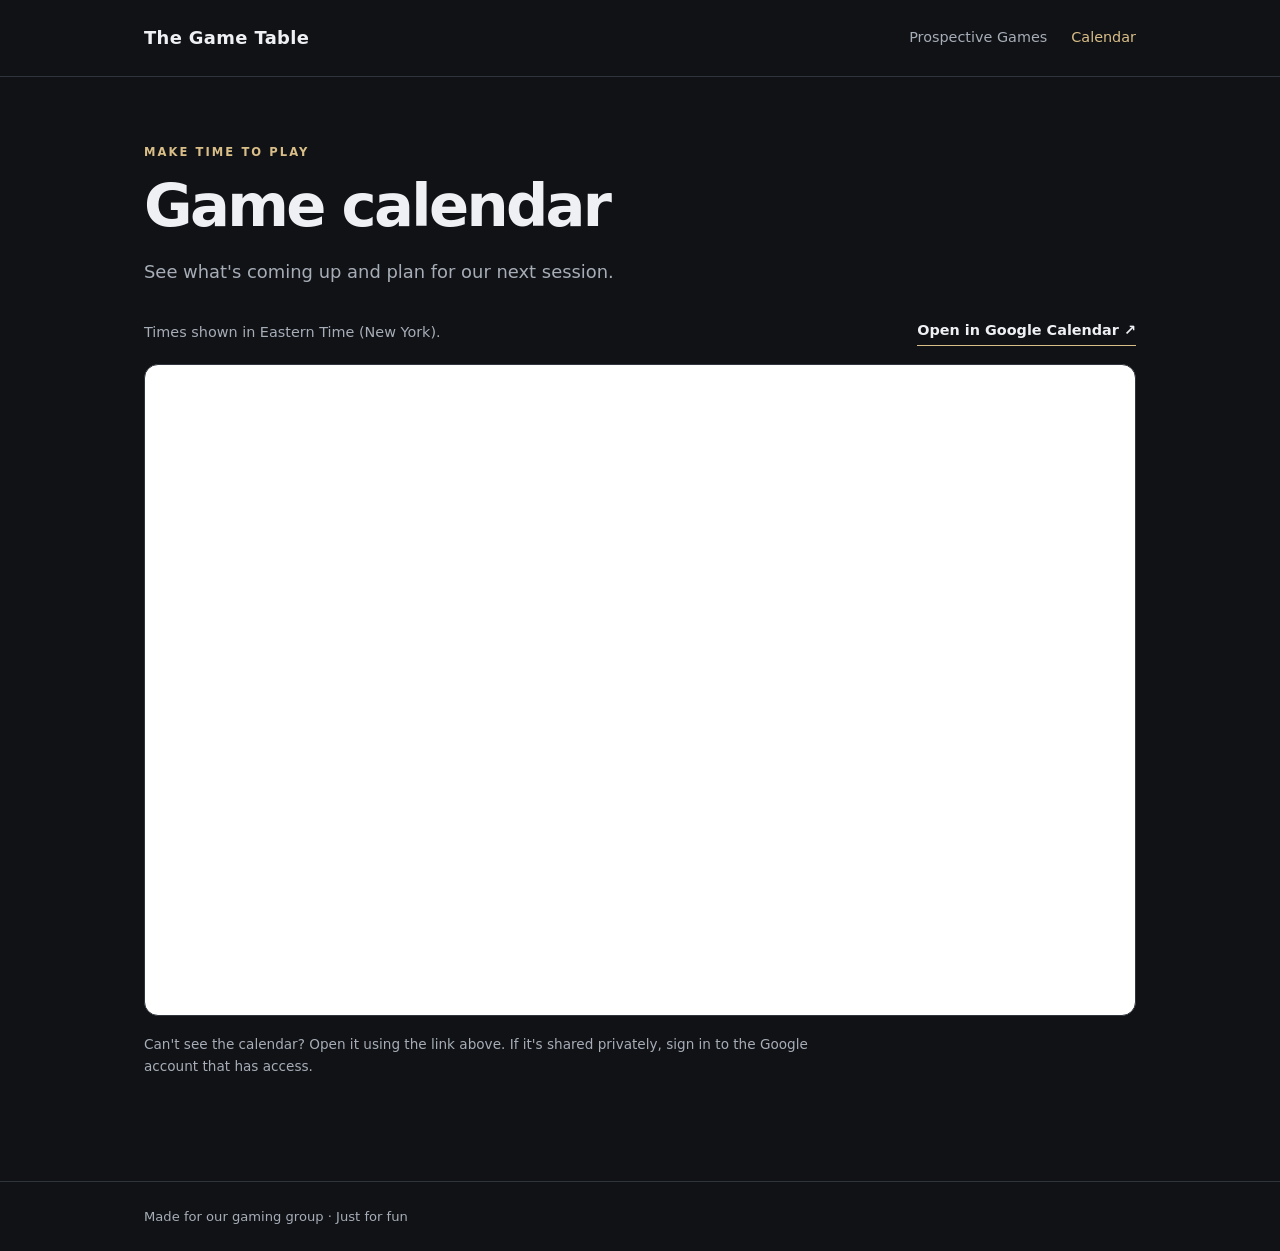
==== calendar.html @ addacab5 "Added calendar feature" ====
<!doctype html>
<html lang="en">
<head>
  <meta charset="utf-8">
  <meta name="viewport" content="width=device-width,initial-scale=1">
  <meta name="robots" content="noindex,nofollow,noarchive">
  <meta name="description" content="Upcoming sessions for our tabletop gaming group.">
  <title>Calendar | The Game Table</title>
  <link rel="stylesheet" href="assets/style.css?v=calendar-1">
</head>
<body>
  <header>
    <div class="wrap nav">
      <a class="brand" href="./">The Game Table</a>
      <nav class="navlinks" aria-label="Main navigation">
        <a class="navlink" href="index.html">Prospective Games</a>
        <a class="navlink" href="calendar.html" aria-current="page">Calendar</a>
      </nav>
    </div>
  </header>
  <main class="wrap">
    <div class="eyebrow">Make time to play</div>
    <h1>Game calendar</h1>
    <p class="lede">See what's coming up and plan for our next session.</p>
    <div class="calendar-toolbar">
      <p>Times shown in Eastern Time (New York).</p>
      <a class="textlink" href="https://calendar.google.com/calendar/embed?src=a6fee1a313eae3b861729d16b2469a20b67ae45fb4b0c5a075cf46196bfc4668%40group.calendar.google.com&amp;ctz=America%2FNew_York" target="_blank" rel="noopener noreferrer">Open in Google Calendar ↗</a>
    </div>
    <section class="calendar-panel" aria-label="Gaming schedule">
      <iframe
        class="calendar-embed"
        title="The Game Table Google Calendar"
        src="https://calendar.google.com/calendar/embed?src=a6fee1a313eae3b861729d16b2469a20b67ae45fb4b0c5a075cf46196bfc4668%40group.calendar.google.com&amp;ctz=America%2FNew_York"
        width="800"
        height="600">
      </iframe>
    </section>
    <p class="calendar-help">Can't see the calendar? Open it using the link above. If it's shared privately, sign in to the Google account that has access.</p>
  </main>
  <footer><div class="wrap">Made for our gaming group · Just for fun</div></footer>
</body>
</html>
---- assets/style.css ----
:root{color-scheme:dark;--bg:#101216;--panel:#191d23;--line:#30343c;--text:#eef0f3;--muted:#a7adb7;--accent:#d9be88}*{box-sizing:border-box}body{margin:0;background:var(--bg);color:var(--text);font:16px/1.6 system-ui,-apple-system,Segoe UI,Roboto,sans-serif}a{color:inherit}header{border-bottom:1px solid var(--line)}.wrap{max-width:1040px;margin:auto;padding:0 24px}.nav{display:flex;justify-content:space-between;align-items:center;min-height:76px}.brand{font-weight:750;font-size:1.12rem;text-decoration:none;letter-spacing:.02em}.navlink{color:var(--muted);text-decoration:none;font-size:.9rem}.navlink:hover,.back:hover{color:var(--accent)}main{padding-top:66px!important;padding-bottom:90px!important}.eyebrow{text-transform:uppercase;letter-spacing:.18em;font-size:.72rem;color:var(--accent);font-weight:700}h1{font-size:clamp(2.3rem,5vw,3.7rem);line-height:1.13;letter-spacing:-.045em;margin:12px 0 18px}h2{font-size:1.35rem;line-height:1.35;letter-spacing:-.02em;margin:.5rem 0}.lede{max-width:660px;color:var(--muted);font-size:1.12rem;margin:0}.cards{margin-top:46px;display:grid;grid-template-columns:repeat(2,minmax(0,1fr));gap:28px}.card{border:1px solid var(--line);border-radius:14px;overflow:hidden;background:var(--panel)}.artlink{display:block;overflow:hidden;aspect-ratio:1;background:#292525;padding:20px}.artlink img{width:100%;height:100%;display:block;object-fit:contain;transition:opacity .2s}.artlink:hover img,.artlink:focus-visible img{opacity:.88}.cardbody{padding:24px}.meta{font-size:.77rem;letter-spacing:.09em;text-transform:uppercase;color:var(--accent);font-weight:700}.card p{color:var(--muted);margin:8px 0 18px}.textlink{font-size:.9rem;font-weight:650;text-decoration:none;border-bottom:1px solid var(--accent);padding-bottom:3px}.detailhero{display:grid;grid-template-columns:1fr 1fr;gap:42px;align-items:center}.cover{margin:0;min-width:0}.cover img{display:block;width:100%;height:auto;max-height:480px;object-fit:contain;border-radius:14px;background:#292525;border:1px solid var(--line)}.cover figcaption{margin-top:12px;color:var(--muted);font-size:.75rem}.cover figcaption a{color:var(--accent)}a:focus-visible{outline:2px solid var(--accent);outline-offset:4px}.artlink:focus-visible{outline-offset:-4px}.back{display:inline-block;text-decoration:none;color:var(--muted);font-size:.9rem;margin-bottom:28px}.detailintro{color:var(--muted);font-size:1.07rem}.details{display:grid;grid-template-columns:1.5fr 1fr;gap:48px;border-top:1px solid var(--line);margin-top:52px;padding-top:30px}.details h2{font-size:1.15rem}.details p,.details li{color:var(--muted)}.details ul{padding-left:20px}.details a{color:var(--accent)}footer{border-top:1px solid var(--line);color:var(--muted);padding:24px 0;font-size:.82rem}@media(max-width:700px){.cards,.detailhero,.details{grid-template-columns:1fr}.cards{gap:20px}main{padding-top:44px!important}.detailhero{gap:22px}.detailhero .cover{order:-1}.cardbody{padding:20px}}
@media(max-width:400px){.nav{flex-wrap:wrap;gap:8px;padding-top:14px;padding-bottom:14px}}
.nav{gap:16px;flex-wrap:wrap;padding-top:16px;padding-bottom:16px}.navlinks{display:flex;flex-wrap:wrap;gap:12px 24px;align-items:center}.navlink[aria-current="page"]{color:var(--accent)}.calendar-toolbar{display:flex;justify-content:space-between;align-items:center;flex-wrap:wrap;gap:12px 24px;margin:32px 0 18px}.calendar-toolbar p{color:var(--muted);font-size:.9rem;margin:0}.calendar-panel{border:1px solid var(--line);border-radius:14px;overflow:hidden;background:#fff;color-scheme:light}.calendar-embed{display:block;width:100%;height:650px;border:0}.calendar-help{color:var(--muted);font-size:.85rem;max-width:680px;margin-top:18px}@media(max-width:700px){.calendar-embed{height:600px}.navlinks{gap:16px}}
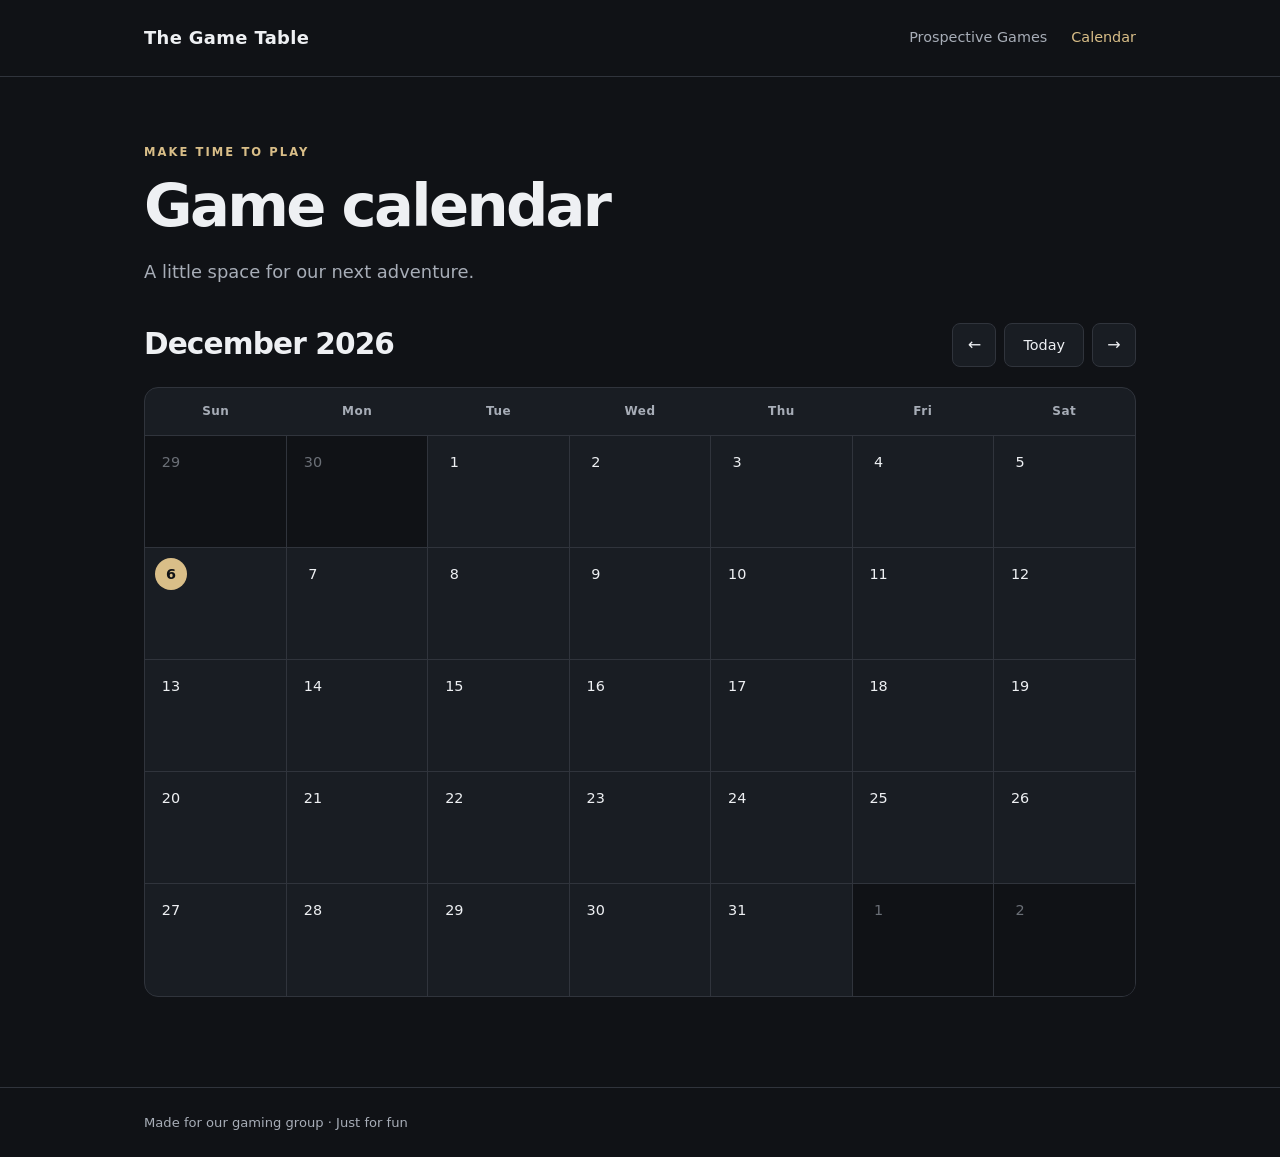
==== commit be14466e: "Update calendar to use custom calendar instead of google calendar." ====
--- a/calendar.html
+++ b/calendar.html
@@ -4,9 +4,10 @@
   <meta charset="utf-8">
   <meta name="viewport" content="width=device-width,initial-scale=1">
   <meta name="robots" content="noindex,nofollow,noarchive">
-  <meta name="description" content="Upcoming sessions for our tabletop gaming group.">
+  <meta name="description" content="The calendar for our tabletop gaming group.">
   <title>Calendar | The Game Table</title>
-  <link rel="stylesheet" href="assets/style.css?v=calendar-1">
+  <link rel="stylesheet" href="assets/style.css?v=calendar-2">
+  <script src="assets/calendar.js?v=calendar-2" defer></script>
 </head>
 <body>
   <header>
@@ -21,21 +22,32 @@
   <main class="wrap">
     <div class="eyebrow">Make time to play</div>
     <h1>Game calendar</h1>
-    <p class="lede">See what's coming up and plan for our next session.</p>
-    <div class="calendar-toolbar">
-      <p>Times shown in Eastern Time (New York).</p>
-      <a class="textlink" href="https://calendar.google.com/calendar/embed?src=a6fee1a313eae3b861729d16b2469a20b67ae45fb4b0c5a075cf46196bfc4668%40group.calendar.google.com&amp;ctz=America%2FNew_York" target="_blank" rel="noopener noreferrer">Open in Google Calendar ↗</a>
-    </div>
-    <section class="calendar-panel" aria-label="Gaming schedule">
-      <iframe
-        class="calendar-embed"
-        title="The Game Table Google Calendar"
-        src="https://calendar.google.com/calendar/embed?src=a6fee1a313eae3b861729d16b2469a20b67ae45fb4b0c5a075cf46196bfc4668%40group.calendar.google.com&amp;ctz=America%2FNew_York"
-        width="800"
-        height="600">
-      </iframe>
+    <p class="lede">A little space for our next adventure.</p>
+    <noscript><p class="calendar-help">Enable JavaScript to view the calendar and browse months.</p></noscript>
+    <section class="calendar" aria-label="Game calendar" hidden>
+      <div class="calendar-toolbar">
+        <h2 id="calendar-month" aria-live="polite" aria-atomic="true"></h2>
+        <div class="calendar-controls" role="group" aria-label="Calendar navigation">
+          <button class="calendar-button" id="calendar-previous" type="button" aria-label="Previous month">←</button>
+          <button class="calendar-button calendar-today-button" id="calendar-today" type="button">Today</button>
+          <button class="calendar-button" id="calendar-next" type="button" aria-label="Next month">→</button>
+        </div>
+      </div>
+      <div class="calendar-panel">
+        <table class="calendar-table" aria-labelledby="calendar-month">
+          <thead><tr>
+            <th scope="col"><abbr title="Sunday">Sun</abbr></th>
+            <th scope="col"><abbr title="Monday">Mon</abbr></th>
+            <th scope="col"><abbr title="Tuesday">Tue</abbr></th>
+            <th scope="col"><abbr title="Wednesday">Wed</abbr></th>
+            <th scope="col"><abbr title="Thursday">Thu</abbr></th>
+            <th scope="col"><abbr title="Friday">Fri</abbr></th>
+            <th scope="col"><abbr title="Saturday">Sat</abbr></th>
+          </tr></thead>
+          <tbody id="calendar-days"></tbody>
+        </table>
+      </div>
     </section>
-    <p class="calendar-help">Can't see the calendar? Open it using the link above. If it's shared privately, sign in to the Google account that has access.</p>
   </main>
   <footer><div class="wrap">Made for our gaming group · Just for fun</div></footer>
 </body>
--- a/assets/style.css
+++ b/assets/style.css
@@ -1,3 +1,24 @@
 :root{color-scheme:dark;--bg:#101216;--panel:#191d23;--line:#30343c;--text:#eef0f3;--muted:#a7adb7;--accent:#d9be88}*{box-sizing:border-box}body{margin:0;background:var(--bg);color:var(--text);font:16px/1.6 system-ui,-apple-system,Segoe UI,Roboto,sans-serif}a{color:inherit}header{border-bottom:1px solid var(--line)}.wrap{max-width:1040px;margin:auto;padding:0 24px}.nav{display:flex;justify-content:space-between;align-items:center;min-height:76px}.brand{font-weight:750;font-size:1.12rem;text-decoration:none;letter-spacing:.02em}.navlink{color:var(--muted);text-decoration:none;font-size:.9rem}.navlink:hover,.back:hover{color:var(--accent)}main{padding-top:66px!important;padding-bottom:90px!important}.eyebrow{text-transform:uppercase;letter-spacing:.18em;font-size:.72rem;color:var(--accent);font-weight:700}h1{font-size:clamp(2.3rem,5vw,3.7rem);line-height:1.13;letter-spacing:-.045em;margin:12px 0 18px}h2{font-size:1.35rem;line-height:1.35;letter-spacing:-.02em;margin:.5rem 0}.lede{max-width:660px;color:var(--muted);font-size:1.12rem;margin:0}.cards{margin-top:46px;display:grid;grid-template-columns:repeat(2,minmax(0,1fr));gap:28px}.card{border:1px solid var(--line);border-radius:14px;overflow:hidden;background:var(--panel)}.artlink{display:block;overflow:hidden;aspect-ratio:1;background:#292525;padding:20px}.artlink img{width:100%;height:100%;display:block;object-fit:contain;transition:opacity .2s}.artlink:hover img,.artlink:focus-visible img{opacity:.88}.cardbody{padding:24px}.meta{font-size:.77rem;letter-spacing:.09em;text-transform:uppercase;color:var(--accent);font-weight:700}.card p{color:var(--muted);margin:8px 0 18px}.textlink{font-size:.9rem;font-weight:650;text-decoration:none;border-bottom:1px solid var(--accent);padding-bottom:3px}.detailhero{display:grid;grid-template-columns:1fr 1fr;gap:42px;align-items:center}.cover{margin:0;min-width:0}.cover img{display:block;width:100%;height:auto;max-height:480px;object-fit:contain;border-radius:14px;background:#292525;border:1px solid var(--line)}.cover figcaption{margin-top:12px;color:var(--muted);font-size:.75rem}.cover figcaption a{color:var(--accent)}a:focus-visible{outline:2px solid var(--accent);outline-offset:4px}.artlink:focus-visible{outline-offset:-4px}.back{display:inline-block;text-decoration:none;color:var(--muted);font-size:.9rem;margin-bottom:28px}.detailintro{color:var(--muted);font-size:1.07rem}.details{display:grid;grid-template-columns:1.5fr 1fr;gap:48px;border-top:1px solid var(--line);margin-top:52px;padding-top:30px}.details h2{font-size:1.15rem}.details p,.details li{color:var(--muted)}.details ul{padding-left:20px}.details a{color:var(--accent)}footer{border-top:1px solid var(--line);color:var(--muted);padding:24px 0;font-size:.82rem}@media(max-width:700px){.cards,.detailhero,.details{grid-template-columns:1fr}.cards{gap:20px}main{padding-top:44px!important}.detailhero{gap:22px}.detailhero .cover{order:-1}.cardbody{padding:20px}}
 @media(max-width:400px){.nav{flex-wrap:wrap;gap:8px;padding-top:14px;padding-bottom:14px}}
-.nav{gap:16px;flex-wrap:wrap;padding-top:16px;padding-bottom:16px}.navlinks{display:flex;flex-wrap:wrap;gap:12px 24px;align-items:center}.navlink[aria-current="page"]{color:var(--accent)}.calendar-toolbar{display:flex;justify-content:space-between;align-items:center;flex-wrap:wrap;gap:12px 24px;margin:32px 0 18px}.calendar-toolbar p{color:var(--muted);font-size:.9rem;margin:0}.calendar-panel{border:1px solid var(--line);border-radius:14px;overflow:hidden;background:#fff;color-scheme:light}.calendar-embed{display:block;width:100%;height:650px;border:0}.calendar-help{color:var(--muted);font-size:.85rem;max-width:680px;margin-top:18px}@media(max-width:700px){.calendar-embed{height:600px}.navlinks{gap:16px}}
+.nav{gap:16px;flex-wrap:wrap;padding-top:16px;padding-bottom:16px}.navlinks{display:flex;flex-wrap:wrap;gap:12px 24px;align-items:center}.navlink[aria-current="page"]{color:var(--accent)}
+.calendar-toolbar{display:flex;justify-content:space-between;align-items:center;flex-wrap:wrap;gap:16px;margin:36px 0 20px}
+.calendar-toolbar h2{font-size:clamp(1.4rem,3vw,1.85rem);margin:0;letter-spacing:-.03em}
+.calendar-controls{display:flex;align-items:center;gap:8px}
+.calendar-button{display:inline-flex;align-items:center;justify-content:center;min-width:44px;min-height:44px;padding:8px 12px;border:1px solid var(--line);border-radius:8px;background:var(--panel);color:var(--text);font:inherit;line-height:1;cursor:pointer}
+.calendar-button:hover{border-color:var(--accent);color:var(--accent)}
+.calendar-button:focus-visible{outline:2px solid var(--accent);outline-offset:3px}
+.calendar-today-button{font-size:.9rem;padding-inline:18px}
+.calendar-panel{border:1px solid var(--line);border-radius:14px;overflow:hidden;background:var(--panel)}
+.calendar-table{width:100%;table-layout:fixed;border-collapse:collapse}
+.calendar-table th{padding:14px 4px;border-bottom:1px solid var(--line);font-size:.75rem;font-weight:650;color:var(--muted);text-align:center;letter-spacing:.04em}
+.calendar-table abbr{text-decoration:none}
+.calendar-day{height:112px;padding:10px;vertical-align:top;border-right:1px solid var(--line);border-bottom:1px solid var(--line)}
+.calendar-day:last-child{border-right:0}
+.calendar-table tr:last-child .calendar-day{border-bottom:0}
+.calendar-day time{display:inline-flex;width:32px;height:32px;align-items:center;justify-content:center;border-radius:50%;font-size:.9rem;font-variant-numeric:tabular-nums}
+.calendar-day-outside{background:var(--bg);color:var(--muted)}
+.calendar-day-outside time{opacity:.6}
+.calendar-day-today time{background:var(--accent);color:var(--bg);font-weight:750;opacity:1}
+.calendar-help{color:var(--muted);font-size:.9rem;margin-top:30px}
+@media(max-width:700px){.calendar-day{height:76px;padding:5px}.calendar-day time{width:28px;height:28px;font-size:.8rem}.calendar-table th{font-size:.68rem;padding:12px 2px}.navlinks{gap:16px}}
+@media(max-width:400px){.calendar-day{height:64px;padding:3px}.calendar-day time{width:26px;height:26px}}
